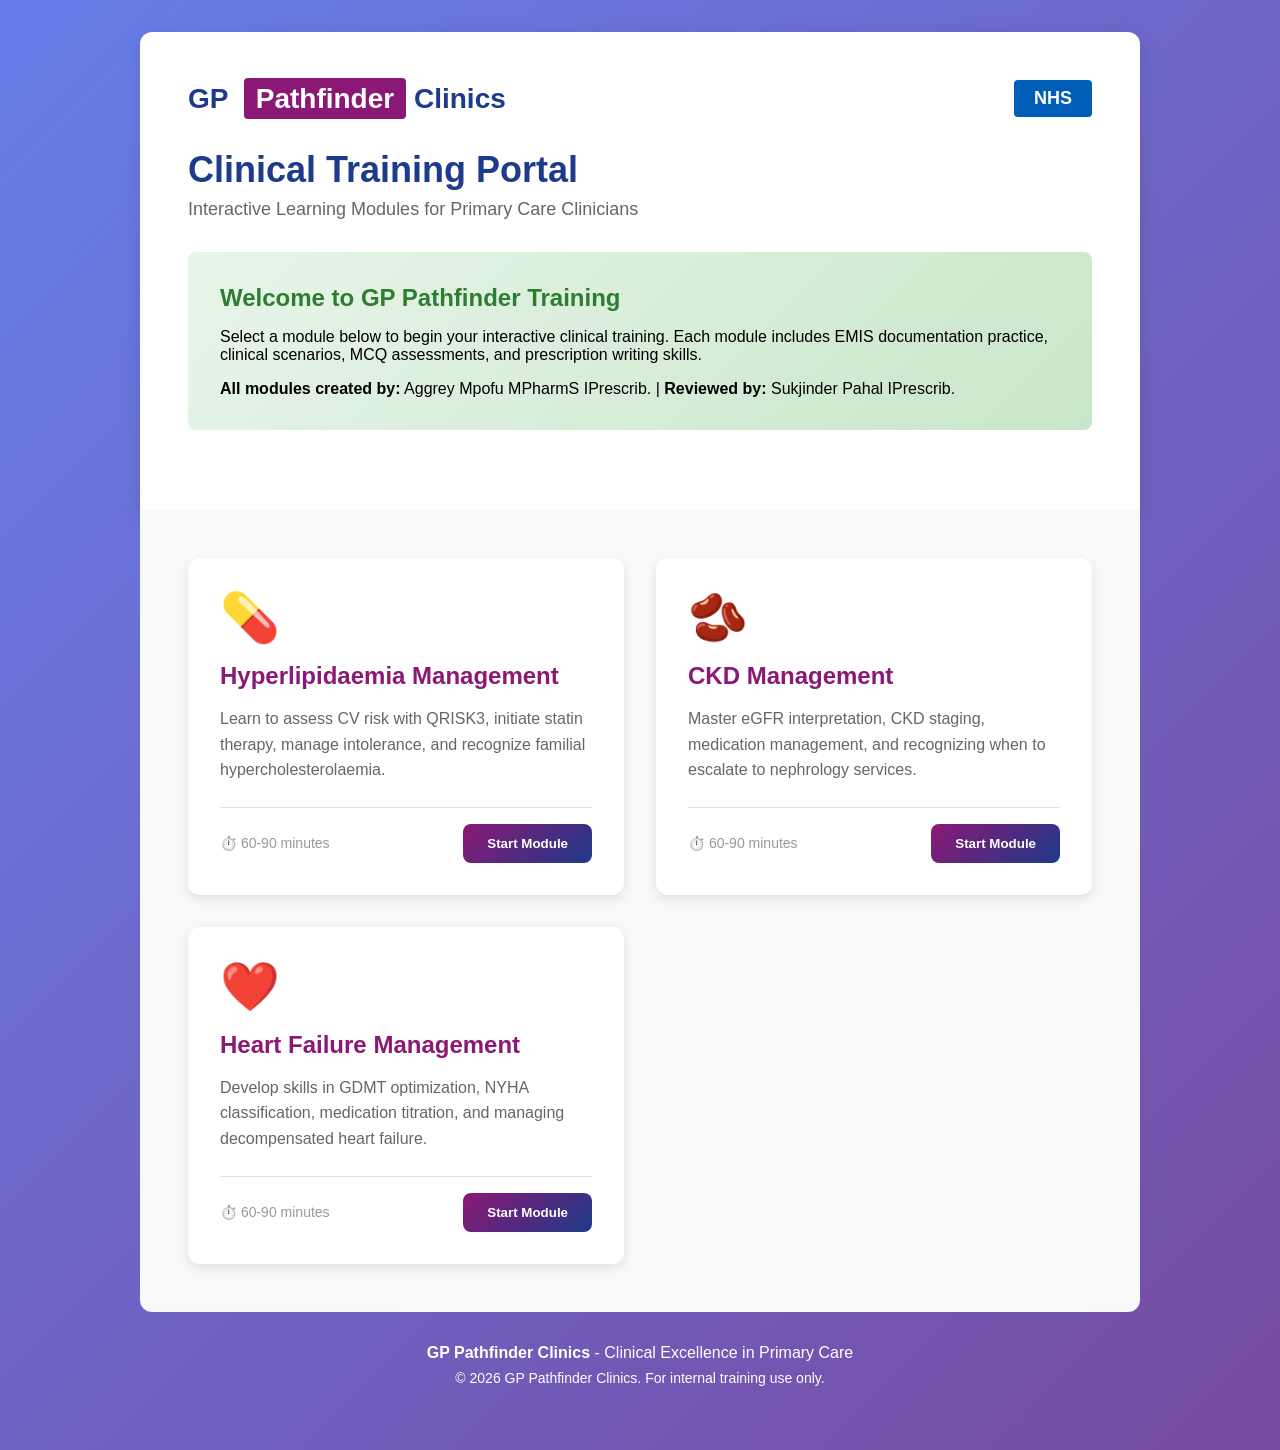
==== index.html @ add2b409 "Add files via upload" ====
<!DOCTYPE html>
<html lang="en">
<head>
    <meta charset="UTF-8">
    <meta name="viewport" content="width=device-width, initial-scale=1.0">
    <title>GP Pathfinder Clinical Training Portal</title>
    <style>
        * { margin: 0; padding: 0; box-sizing: border-box; }
        
        :root {
            --gp-purple: #8B1874;
            --gp-blue: #1E3A8A;
            --nhs-blue: #005EB8;
        }
        
        body {
            font-family: 'Segoe UI', Tahoma, Geneva, Verdana, sans-serif;
            background: linear-gradient(135deg, #667eea 0%, #764ba2 100%);
            min-height: 100vh;
            display: flex;
            align-items: center;
            justify-content: center;
            padding: 2rem;
        }
        
        .container {
            max-width: 1000px;
            width: 100%;
        }
        
        .header {
            background: white;
            padding: 3rem;
            border-radius: 12px 12px 0 0;
            box-shadow: 0 4px 20px rgba(0,0,0,0.1);
        }
        
        .logo-section {
            display: flex;
            justify-content: space-between;
            align-items: center;
            margin-bottom: 2rem;
        }
        
        .logo {
            font-size: 28px;
            font-weight: bold;
            color: var(--gp-blue);
        }
        
        .pathfinder {
            background: var(--gp-purple);
            color: white;
            padding: 5px 12px;
            border-radius: 4px;
            margin-left: 8px;
        }
        
        .nhs-logo {
            background: var(--nhs-blue);
            color: white;
            padding: 8px 20px;
            border-radius: 4px;
            font-weight: bold;
            font-size: 18px;
        }
        
        h1 {
            color: var(--gp-blue);
            font-size: 36px;
            margin-bottom: 0.5rem;
        }
        
        .subtitle {
            color: #666;
            font-size: 18px;
        }
        
        .welcome-box {
            background: linear-gradient(135deg, #E8F5E9, #C8E6C9);
            padding: 2rem;
            border-radius: 8px;
            margin: 2rem 0;
        }
        
        .welcome-box h2 {
            color: #2E7D32;
            margin-bottom: 1rem;
        }
        
        .modules-grid {
            display: grid;
            grid-template-columns: repeat(auto-fit, minmax(300px, 1fr));
            gap: 2rem;
            padding: 3rem;
            background: #F8F9FA;
            border-radius: 0 0 12px 12px;
        }
        
        .module-card {
            background: white;
            border-radius: 12px;
            padding: 2rem;
            box-shadow: 0 4px 12px rgba(0,0,0,0.1);
            transition: transform 0.3s, box-shadow 0.3s;
            text-decoration: none;
            color: inherit;
        }
        
        .module-card:hover {
            transform: translateY(-5px);
            box-shadow: 0 8px 24px rgba(0,0,0,0.15);
        }
        
        .module-icon {
            font-size: 48px;
            margin-bottom: 1rem;
        }
        
        .module-card h3 {
            color: var(--gp-purple);
            font-size: 24px;
            margin-bottom: 1rem;
        }
        
        .module-card p {
            color: #666;
            line-height: 1.6;
            margin-bottom: 1.5rem;
        }
        
        .module-meta {
            display: flex;
            justify-content: space-between;
            align-items: center;
            padding-top: 1rem;
            border-top: 1px solid #E0E0E0;
        }
        
        .duration {
            color: #999;
            font-size: 14px;
        }
        
        .start-btn {
            background: linear-gradient(135deg, var(--gp-purple), var(--gp-blue));
            color: white;
            padding: 0.75rem 1.5rem;
            border-radius: 8px;
            font-weight: 600;
            border: none;
            cursor: pointer;
            transition: transform 0.2s;
        }
        
        .start-btn:hover {
            transform: scale(1.05);
        }
        
        .footer {
            text-align: center;
            padding: 2rem;
            color: white;
        }
        
        @media (max-width: 768px) {
            .modules-grid {
                grid-template-columns: 1fr;
                padding: 1.5rem;
            }
            
            h1 {
                font-size: 28px;
            }
            
            .logo-section {
                flex-direction: column;
                gap: 1rem;
            }
        }
    </style>
</head>
<body>
    <div class="container">
        <div class="header">
            <div class="logo-section">
                <div class="logo">
                    GP <span class="pathfinder">Pathfinder</span> Clinics
                </div>
                <div class="nhs-logo">NHS</div>
            </div>
            
            <h1>Clinical Training Portal</h1>
            <p class="subtitle">Interactive Learning Modules for Primary Care Clinicians</p>
            
            <div class="welcome-box">
                <h2>Welcome to GP Pathfinder Training</h2>
                <p>Select a module below to begin your interactive clinical training. Each module includes EMIS documentation practice, clinical scenarios, MCQ assessments, and prescription writing skills.</p>
                <p style="margin-top: 1rem;"><strong>All modules created by:</strong> Aggrey Mpofu MPharmS IPrescrib. | <strong>Reviewed by:</strong> Sukjinder Pahal IPrescrib.</p>
            </div>
        </div>
        
        <div class="modules-grid">
            <a href="Hyperlipidaemia_Interactive_Training.html" class="module-card">
                <div class="module-icon">💊</div>
                <h3>Hyperlipidaemia Management</h3>
                <p>Learn to assess CV risk with QRISK3, initiate statin therapy, manage intolerance, and recognize familial hypercholesterolaemia.</p>
                <div class="module-meta">
                    <span class="duration">⏱️ 60-90 minutes</span>
                    <button class="start-btn">Start Module</button>
                </div>
            </a>
            
            <a href="CKD_Interactive_Training.html" class="module-card">
                <div class="module-icon">🫘</div>
                <h3>CKD Management</h3>
                <p>Master eGFR interpretation, CKD staging, medication management, and recognizing when to escalate to nephrology services.</p>
                <div class="module-meta">
                    <span class="duration">⏱️ 60-90 minutes</span>
                    <button class="start-btn">Start Module</button>
                </div>
            </a>
            
            <a href="HeartFailure_Interactive_Training.html" class="module-card">
                <div class="module-icon">❤️</div>
                <h3>Heart Failure Management</h3>
                <p>Develop skills in GDMT optimization, NYHA classification, medication titration, and managing decompensated heart failure.</p>
                <div class="module-meta">
                    <span class="duration">⏱️ 60-90 minutes</span>
                    <button class="start-btn">Start Module</button>
                </div>
            </a>
        </div>
        
        <div class="footer">
            <p><strong>GP Pathfinder Clinics</strong> - Clinical Excellence in Primary Care</p>
            <p style="margin-top: 0.5rem; font-size: 14px;">© 2026 GP Pathfinder Clinics. For internal training use only.</p>
        </div>
    </div>
</body>
</html>
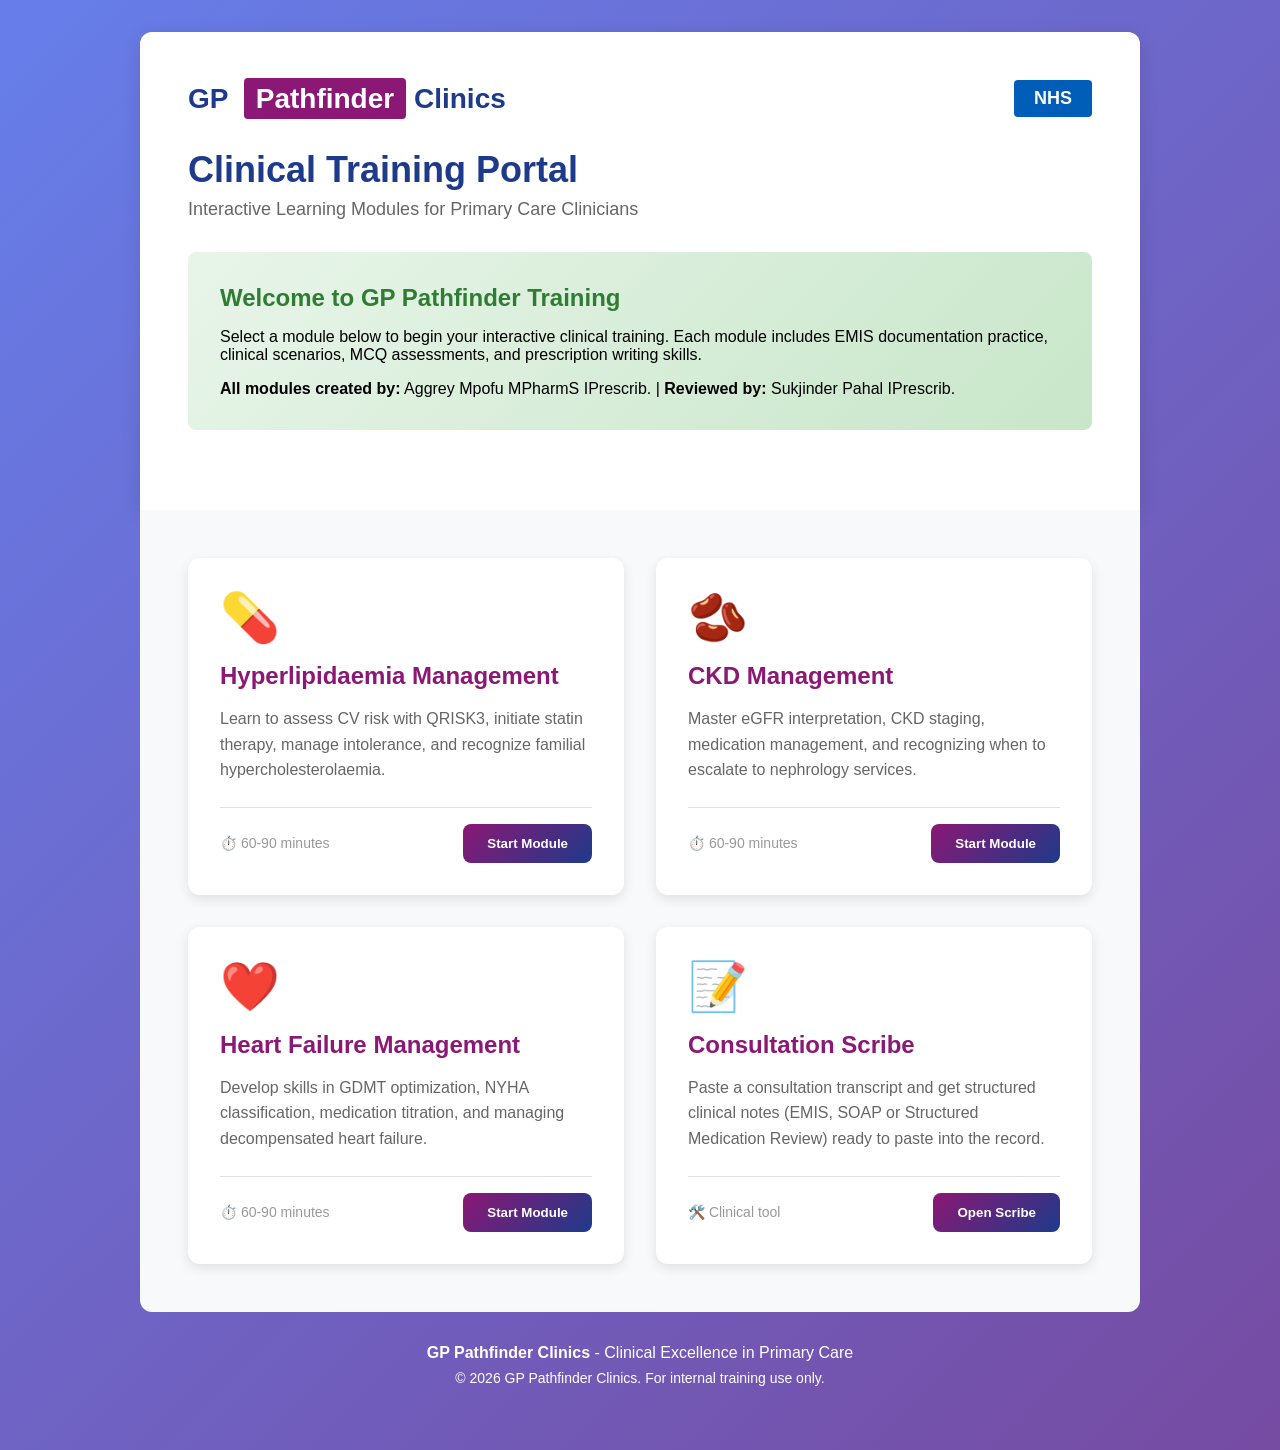
==== commit d5a8e6a0: "Add Consultation Scribe: turn consultation transcripts into clinical notes Browser-only page that se" ====
--- a/index.html
+++ b/index.html
@@ -230,8 +230,18 @@
                     <button class="start-btn">Start Module</button>
                 </div>
             </a>
+
+            <a href="Consultation_Scribe.html" class="module-card">
+                <div class="module-icon">📝</div>
+                <h3>Consultation Scribe</h3>
+                <p>Paste a consultation transcript and get structured clinical notes (EMIS, SOAP or Structured Medication Review) ready to paste into the record.</p>
+                <div class="module-meta">
+                    <span class="duration">🛠️ Clinical tool</span>
+                    <button class="start-btn">Open Scribe</button>
+                </div>
+            </a>
         </div>
-        
+
         <div class="footer">
             <p><strong>GP Pathfinder Clinics</strong> - Clinical Excellence in Primary Care</p>
             <p style="margin-top: 0.5rem; font-size: 14px;">© 2026 GP Pathfinder Clinics. For internal training use only.</p>
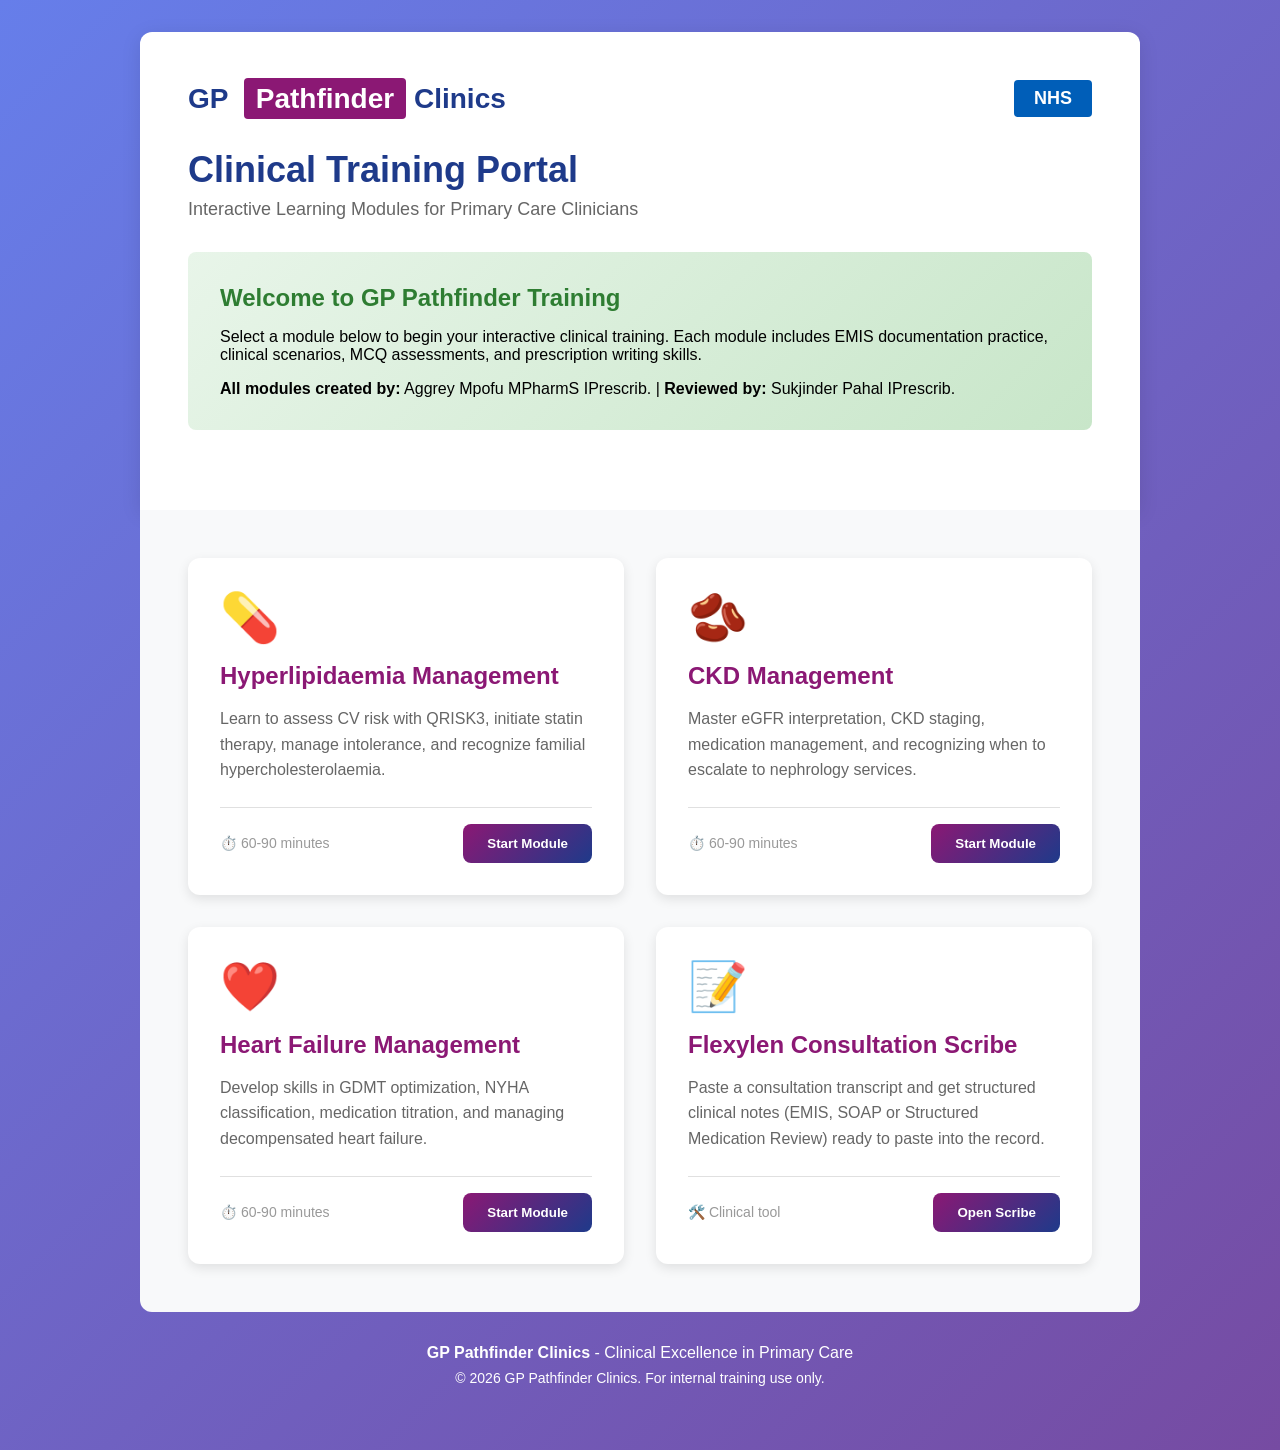
==== commit d2bd6881: "Rebrand Consultation Scribe with Flexylen identity Apply the Flexylen palette (blue primary, yellow " ====
--- a/index.html
+++ b/index.html
@@ -233,7 +233,7 @@
 
             <a href="Consultation_Scribe.html" class="module-card">
                 <div class="module-icon">📝</div>
-                <h3>Consultation Scribe</h3>
+                <h3>Flexylen Consultation Scribe</h3>
                 <p>Paste a consultation transcript and get structured clinical notes (EMIS, SOAP or Structured Medication Review) ready to paste into the record.</p>
                 <div class="module-meta">
                     <span class="duration">🛠️ Clinical tool</span>
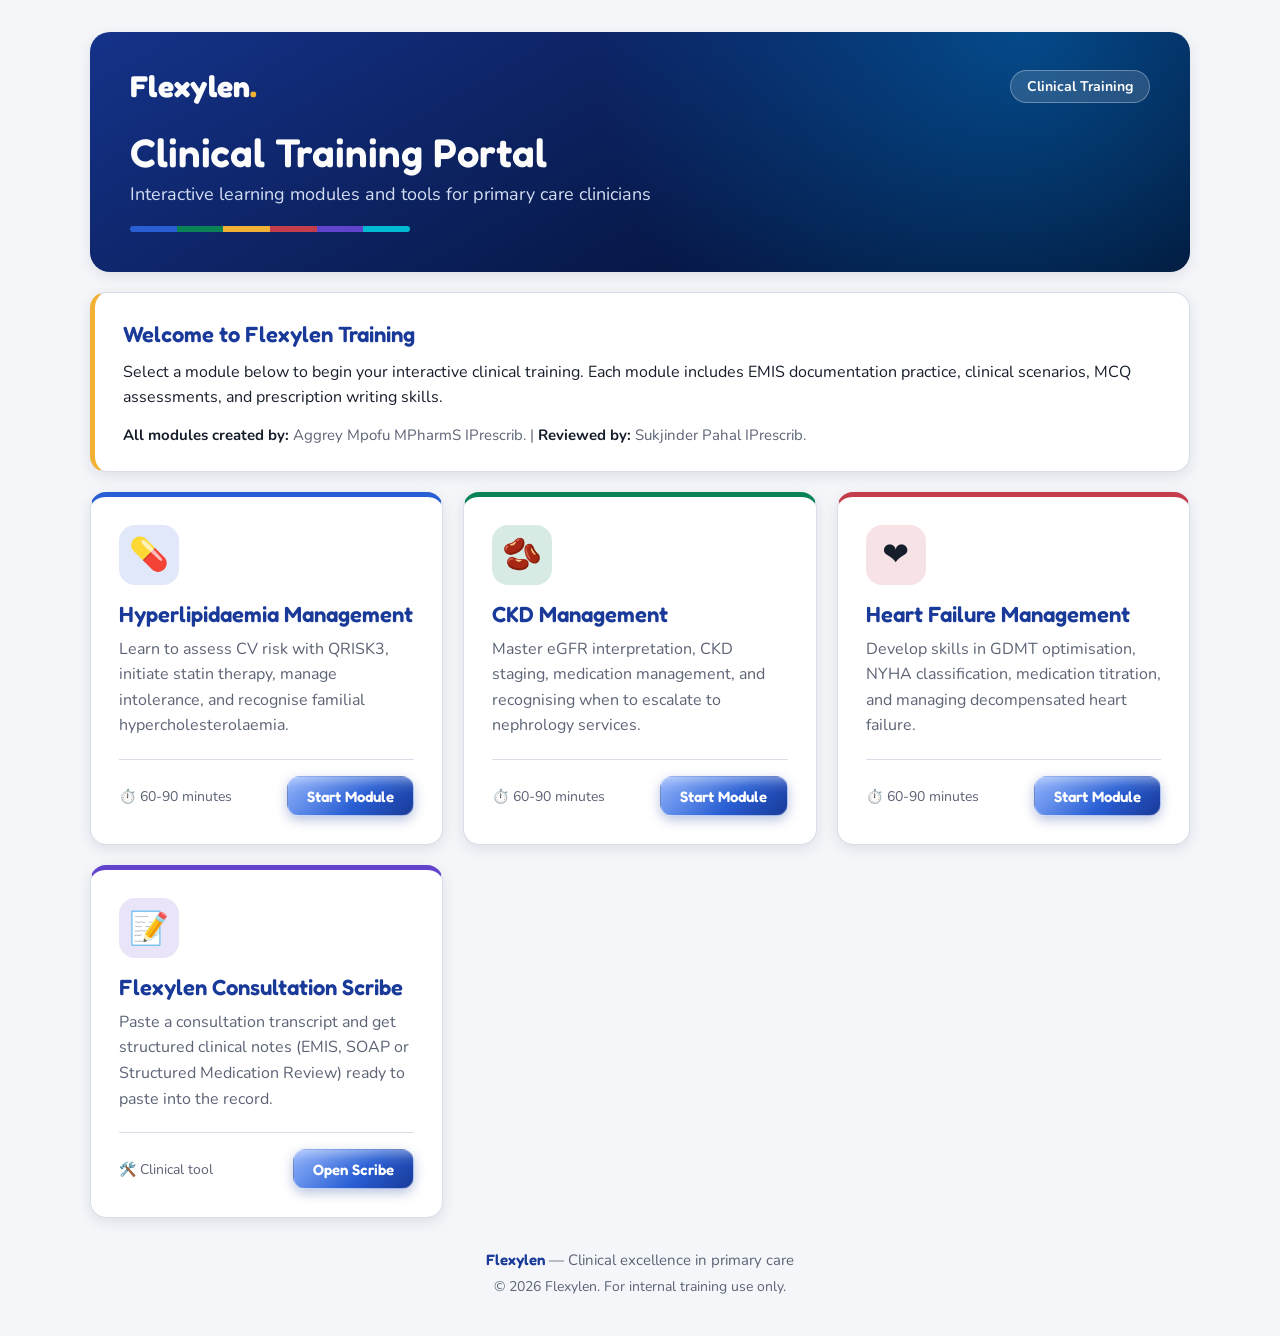
==== commit f5889a38: "Rebrand training portal to Flexylen Replace GP Pathfinder branding with the Flexylen identity used b" ====
--- a/index.html
+++ b/index.html
@@ -3,249 +3,226 @@
 <head>
     <meta charset="UTF-8">
     <meta name="viewport" content="width=device-width, initial-scale=1.0">
-    <title>GP Pathfinder Clinical Training Portal</title>
+    <title>Flexylen Clinical Training</title>
+    <link rel="preconnect" href="https://fonts.googleapis.com">
+    <link rel="preconnect" href="https://fonts.gstatic.com" crossorigin>
+    <link href="https://fonts.googleapis.com/css2?family=Fredoka:wght@500;600;700&family=Nunito:wght@400;600;700;800&display=swap" rel="stylesheet">
     <style>
         * { margin: 0; padding: 0; box-sizing: border-box; }
-        
+
+        /* Flexylen brand palette (shared with Consultation_Scribe.html) */
         :root {
-            --gp-purple: #8B1874;
-            --gp-blue: #1E3A8A;
-            --nhs-blue: #005EB8;
-        }
-        
+            --fx-blue: oklch(0.52 0.19 263); --fx-blue-light: oklch(0.77 0.11 265); --fx-blue-dark: oklch(0.39 0.16 265);
+            --fx-green: oklch(0.54 0.12 160); --fx-green-light: oklch(0.85 0.1 163);
+            --fx-yellow: oklch(0.8 0.15 80); --fx-yellow-light: oklch(0.94 0.1 95); --fx-yellow-dark: oklch(0.65 0.14 75);
+            --fx-purple: oklch(0.5 0.2 287);
+            --fx-cyan: oklch(0.72 0.13 210);
+            --fx-red: oklch(0.56 0.17 18); --fx-red-light: oklch(0.82 0.09 15);
+            --hero-1: oklch(0.36 0.15 265); --hero-2: oklch(0.16 0.06 265); --hero-glow: oklch(0.6 0.16 245 / 0.45);
+
+            --bg: oklch(0.973 0.006 264);
+            --card: oklch(1 0 0);
+            --ink: oklch(0.23 0.03 264);
+            --muted: oklch(0.5 0.03 264);
+            --line: oklch(0.9 0.015 264);
+            --soft: oklch(0.95 0.01 264);
+            --heading: var(--fx-blue-dark);
+            --shadow: 0 4px 14px oklch(0.23 0.03 264 / 0.10);
+            --shadow-hover: 0 10px 26px oklch(0.23 0.03 264 / 0.18);
+        }
+        @media (prefers-color-scheme: dark) {
+            :root {
+                --bg: oklch(0.129 0.042 264.7);
+                --card: oklch(0.208 0.042 265.8);
+                --ink: oklch(0.984 0.003 247.9);
+                --muted: oklch(0.704 0.04 256.8);
+                --line: oklch(1 0 0 / 12%);
+                --soft: oklch(0.279 0.041 260);
+                --heading: var(--fx-blue-light);
+                --shadow: 0 4px 14px oklch(0 0 0 / 0.35);
+                --shadow-hover: 0 10px 26px oklch(0 0 0 / 0.5);
+            }
+        }
+
         body {
-            font-family: 'Segoe UI', Tahoma, Geneva, Verdana, sans-serif;
-            background: linear-gradient(135deg, #667eea 0%, #764ba2 100%);
+            font-family: "Nunito", system-ui, sans-serif;
+            background: var(--bg);
+            color: var(--ink);
             min-height: 100vh;
-            display: flex;
-            align-items: center;
-            justify-content: center;
-            padding: 2rem;
-        }
-        
-        .container {
-            max-width: 1000px;
-            width: 100%;
-        }
-        
-        .header {
-            background: white;
-            padding: 3rem;
-            border-radius: 12px 12px 0 0;
-            box-shadow: 0 4px 20px rgba(0,0,0,0.1);
-        }
-        
-        .logo-section {
-            display: flex;
-            justify-content: space-between;
-            align-items: center;
-            margin-bottom: 2rem;
-        }
-        
-        .logo {
-            font-size: 28px;
-            font-weight: bold;
-            color: var(--gp-blue);
-        }
-        
-        .pathfinder {
-            background: var(--gp-purple);
-            color: white;
-            padding: 5px 12px;
-            border-radius: 4px;
-            margin-left: 8px;
-        }
-        
-        .nhs-logo {
-            background: var(--nhs-blue);
-            color: white;
-            padding: 8px 20px;
-            border-radius: 4px;
-            font-weight: bold;
-            font-size: 18px;
-        }
-        
-        h1 {
-            color: var(--gp-blue);
-            font-size: 36px;
-            margin-bottom: 0.5rem;
-        }
-        
-        .subtitle {
-            color: #666;
-            font-size: 18px;
-        }
-        
+            padding: 2rem 1.25rem;
+        }
+        h1, h2, h3, .logo, .start-btn { font-family: "Fredoka", "Nunito", sans-serif; }
+
+        .container { max-width: 1100px; margin: 0 auto; }
+
+        .hero {
+            background: radial-gradient(circle at 85% 0%, var(--hero-glow), transparent 45%), linear-gradient(150deg, var(--hero-1), var(--hero-2));
+            color: oklch(0.99 0 0);
+            border-radius: 20px;
+            padding: 2.25rem 2.5rem 2.5rem;
+            box-shadow: var(--shadow);
+        }
+        .top { display: flex; justify-content: space-between; align-items: center; gap: 1rem; flex-wrap: wrap; }
+        .logo { font-size: 30px; font-weight: 700; letter-spacing: .3px; }
+        .logo .dot { color: var(--fx-yellow); }
+        .tag {
+            background: oklch(1 0 0 / 0.14); border: 1px solid oklch(1 0 0 / 0.3); color: white;
+            padding: 6px 16px; border-radius: 999px; font-weight: 700; font-size: 14px;
+        }
+        h1 { font-size: 40px; font-weight: 600; margin-top: 1.5rem; }
+        .subtitle { color: oklch(0.9 0.03 264); font-size: 18px; margin-top: .35rem; }
+        .stripe { display: flex; height: 6px; border-radius: 6px; overflow: hidden; margin-top: 1.25rem; max-width: 280px; }
+        .stripe span { flex: 1; }
+
         .welcome-box {
-            background: linear-gradient(135deg, #E8F5E9, #C8E6C9);
-            padding: 2rem;
-            border-radius: 8px;
-            margin: 2rem 0;
-        }
-        
-        .welcome-box h2 {
-            color: #2E7D32;
-            margin-bottom: 1rem;
-        }
-        
+            background: var(--card);
+            border: 1px solid var(--line);
+            border-left: 5px solid var(--fx-yellow);
+            border-radius: 16px;
+            padding: 1.5rem 1.75rem;
+            margin: 1.25rem 0;
+            box-shadow: var(--shadow);
+            line-height: 1.6;
+        }
+        .welcome-box h2 { color: var(--heading); font-weight: 600; font-size: 22px; margin-bottom: .5rem; }
+        .credits { margin-top: .75rem; color: var(--muted); font-size: 15px; }
+        .credits strong { color: var(--ink); }
+
         .modules-grid {
             display: grid;
-            grid-template-columns: repeat(auto-fit, minmax(300px, 1fr));
-            gap: 2rem;
-            padding: 3rem;
-            background: #F8F9FA;
-            border-radius: 0 0 12px 12px;
-        }
-        
+            grid-template-columns: repeat(auto-fit, minmax(280px, 1fr));
+            gap: 1.25rem;
+        }
+
         .module-card {
-            background: white;
-            border-radius: 12px;
-            padding: 2rem;
-            box-shadow: 0 4px 12px rgba(0,0,0,0.1);
-            transition: transform 0.3s, box-shadow 0.3s;
+            --tone: var(--fx-blue);
+            --tone-soft: oklch(from var(--fx-blue) l c h / 0.14);
+            background: var(--card);
+            border: 1px solid var(--line);
+            border-top: 5px solid var(--tone);
+            border-radius: 16px;
+            padding: 1.75rem;
+            box-shadow: var(--shadow);
+            transition: transform .25s, box-shadow .25s;
             text-decoration: none;
             color: inherit;
-        }
-        
-        .module-card:hover {
-            transform: translateY(-5px);
-            box-shadow: 0 8px 24px rgba(0,0,0,0.15);
-        }
-        
+            display: flex;
+            flex-direction: column;
+        }
+        .module-card:hover, .module-card:focus-visible { transform: translateY(-4px); box-shadow: var(--shadow-hover); outline: none; }
+        .module-card:focus-visible { border-color: var(--fx-blue-light); }
+        .tone-green { --tone: var(--fx-green); --tone-soft: oklch(from var(--fx-green) l c h / 0.16); }
+        .tone-red { --tone: var(--fx-red); --tone-soft: oklch(from var(--fx-red) l c h / 0.14); }
+        .tone-purple { --tone: var(--fx-purple); --tone-soft: oklch(from var(--fx-purple) l c h / 0.14); }
+
         .module-icon {
-            font-size: 48px;
+            font-size: 32px;
+            width: 60px; height: 60px; border-radius: 16px;
+            display: grid; place-items: center;
+            background: var(--tone-soft);
             margin-bottom: 1rem;
         }
-        
-        .module-card h3 {
-            color: var(--gp-purple);
-            font-size: 24px;
-            margin-bottom: 1rem;
-        }
-        
-        .module-card p {
-            color: #666;
-            line-height: 1.6;
-            margin-bottom: 1.5rem;
-        }
-        
+        .module-card h3 { color: var(--heading); font-size: 22px; font-weight: 600; margin-bottom: .6rem; }
+        .module-card p { color: var(--muted); line-height: 1.6; margin-bottom: 1.25rem; flex: 1; }
+
         .module-meta {
-            display: flex;
-            justify-content: space-between;
-            align-items: center;
-            padding-top: 1rem;
-            border-top: 1px solid #E0E0E0;
-        }
-        
-        .duration {
-            color: #999;
-            font-size: 14px;
-        }
-        
+            display: flex; justify-content: space-between; align-items: center; gap: .75rem;
+            padding-top: 1rem; border-top: 1px solid var(--line);
+        }
+        .duration { color: var(--muted); font-size: 14px; }
+
         .start-btn {
-            background: linear-gradient(135deg, var(--gp-purple), var(--gp-blue));
-            color: white;
-            padding: 0.75rem 1.5rem;
-            border-radius: 8px;
-            font-weight: 600;
-            border: none;
-            cursor: pointer;
-            transition: transform 0.2s;
-        }
-        
-        .start-btn:hover {
-            transform: scale(1.05);
-        }
-        
-        .footer {
-            text-align: center;
-            padding: 2rem;
-            color: white;
-        }
-        
+            color: white; font-weight: 600; font-size: 15px;
+            padding: .6rem 1.2rem; border-radius: 12px;
+            border: 1px solid oklch(1 0 0 / 0.35);
+            box-shadow: 0 4px 12px oklch(0.39 0.16 265 / 0.3);
+            background: linear-gradient(180deg, oklch(1 0 0 / .35), oklch(1 0 0 / .08) 24%, transparent 44%),
+                        linear-gradient(135deg, var(--fx-blue-light), var(--fx-blue) 58%, var(--fx-blue-dark));
+            white-space: nowrap;
+            transition: filter .2s;
+        }
+        .module-card:hover .start-btn { filter: brightness(1.08); }
+
+        .footer { text-align: center; padding: 2rem 1rem 0.5rem; color: var(--muted); font-size: 15px; }
+        .footer strong { color: var(--heading); font-family: "Fredoka", "Nunito", sans-serif; font-weight: 600; }
+
         @media (max-width: 768px) {
-            .modules-grid {
-                grid-template-columns: 1fr;
-                padding: 1.5rem;
-            }
-            
-            h1 {
-                font-size: 28px;
-            }
-            
-            .logo-section {
-                flex-direction: column;
-                gap: 1rem;
-            }
+            body { padding: 1rem .75rem; }
+            .hero { padding: 1.5rem 1.25rem 1.75rem; }
+            h1 { font-size: 30px; }
+            .subtitle { font-size: 16px; }
+            .welcome-box { padding: 1.25rem; }
+            .modules-grid { grid-template-columns: 1fr; }
         }
     </style>
 </head>
 <body>
     <div class="container">
-        <div class="header">
-            <div class="logo-section">
-                <div class="logo">
-                    GP <span class="pathfinder">Pathfinder</span> Clinics
-                </div>
-                <div class="nhs-logo">NHS</div>
+        <header class="hero">
+            <div class="top">
+                <div class="logo">Flexylen<span class="dot">.</span></div>
+                <span class="tag">Clinical Training</span>
             </div>
-            
+
             <h1>Clinical Training Portal</h1>
-            <p class="subtitle">Interactive Learning Modules for Primary Care Clinicians</p>
-            
-            <div class="welcome-box">
-                <h2>Welcome to GP Pathfinder Training</h2>
-                <p>Select a module below to begin your interactive clinical training. Each module includes EMIS documentation practice, clinical scenarios, MCQ assessments, and prescription writing skills.</p>
-                <p style="margin-top: 1rem;"><strong>All modules created by:</strong> Aggrey Mpofu MPharmS IPrescrib. | <strong>Reviewed by:</strong> Sukjinder Pahal IPrescrib.</p>
+            <p class="subtitle">Interactive learning modules and tools for primary care clinicians</p>
+            <div class="stripe" aria-hidden="true">
+                <span style="background:var(--fx-blue)"></span><span style="background:var(--fx-green)"></span><span style="background:var(--fx-yellow)"></span><span style="background:var(--fx-red)"></span><span style="background:var(--fx-purple)"></span><span style="background:var(--fx-cyan)"></span>
             </div>
-        </div>
-        
-        <div class="modules-grid">
+        </header>
+
+        <section class="welcome-box">
+            <h2>Welcome to Flexylen Training</h2>
+            <p>Select a module below to begin your interactive clinical training. Each module includes EMIS documentation practice, clinical scenarios, MCQ assessments, and prescription writing skills.</p>
+            <p class="credits"><strong>All modules created by:</strong> Aggrey Mpofu MPharmS IPrescrib. | <strong>Reviewed by:</strong> Sukjinder Pahal IPrescrib.</p>
+        </section>
+
+        <main class="modules-grid">
             <a href="Hyperlipidaemia_Interactive_Training.html" class="module-card">
                 <div class="module-icon">💊</div>
                 <h3>Hyperlipidaemia Management</h3>
-                <p>Learn to assess CV risk with QRISK3, initiate statin therapy, manage intolerance, and recognize familial hypercholesterolaemia.</p>
+                <p>Learn to assess CV risk with QRISK3, initiate statin therapy, manage intolerance, and recognise familial hypercholesterolaemia.</p>
                 <div class="module-meta">
                     <span class="duration">⏱️ 60-90 minutes</span>
-                    <button class="start-btn">Start Module</button>
-                </div>
-            </a>
-            
-            <a href="CKD_Interactive_Training.html" class="module-card">
+                    <span class="start-btn">Start Module</span>
+                </div>
+            </a>
+
+            <a href="CKD_Interactive_Training.html" class="module-card tone-green">
                 <div class="module-icon">🫘</div>
                 <h3>CKD Management</h3>
-                <p>Master eGFR interpretation, CKD staging, medication management, and recognizing when to escalate to nephrology services.</p>
+                <p>Master eGFR interpretation, CKD staging, medication management, and recognising when to escalate to nephrology services.</p>
                 <div class="module-meta">
                     <span class="duration">⏱️ 60-90 minutes</span>
-                    <button class="start-btn">Start Module</button>
-                </div>
-            </a>
-            
-            <a href="HeartFailure_Interactive_Training.html" class="module-card">
+                    <span class="start-btn">Start Module</span>
+                </div>
+            </a>
+
+            <a href="HeartFailure_Interactive_Training.html" class="module-card tone-red">
                 <div class="module-icon">❤️</div>
                 <h3>Heart Failure Management</h3>
-                <p>Develop skills in GDMT optimization, NYHA classification, medication titration, and managing decompensated heart failure.</p>
+                <p>Develop skills in GDMT optimisation, NYHA classification, medication titration, and managing decompensated heart failure.</p>
                 <div class="module-meta">
                     <span class="duration">⏱️ 60-90 minutes</span>
-                    <button class="start-btn">Start Module</button>
-                </div>
-            </a>
-
-            <a href="Consultation_Scribe.html" class="module-card">
+                    <span class="start-btn">Start Module</span>
+                </div>
+            </a>
+
+            <a href="Consultation_Scribe.html" class="module-card tone-purple">
                 <div class="module-icon">📝</div>
                 <h3>Flexylen Consultation Scribe</h3>
                 <p>Paste a consultation transcript and get structured clinical notes (EMIS, SOAP or Structured Medication Review) ready to paste into the record.</p>
                 <div class="module-meta">
                     <span class="duration">🛠️ Clinical tool</span>
-                    <button class="start-btn">Open Scribe</button>
-                </div>
-            </a>
-        </div>
-
-        <div class="footer">
-            <p><strong>GP Pathfinder Clinics</strong> - Clinical Excellence in Primary Care</p>
-            <p style="margin-top: 0.5rem; font-size: 14px;">© 2026 GP Pathfinder Clinics. For internal training use only.</p>
-        </div>
+                    <span class="start-btn">Open Scribe</span>
+                </div>
+            </a>
+        </main>
+
+        <footer class="footer">
+            <p><strong>Flexylen</strong> — Clinical excellence in primary care</p>
+            <p style="margin-top: 0.4rem; font-size: 14px;">© 2026 Flexylen. For internal training use only.</p>
+        </footer>
     </div>
 </body>
 </html>
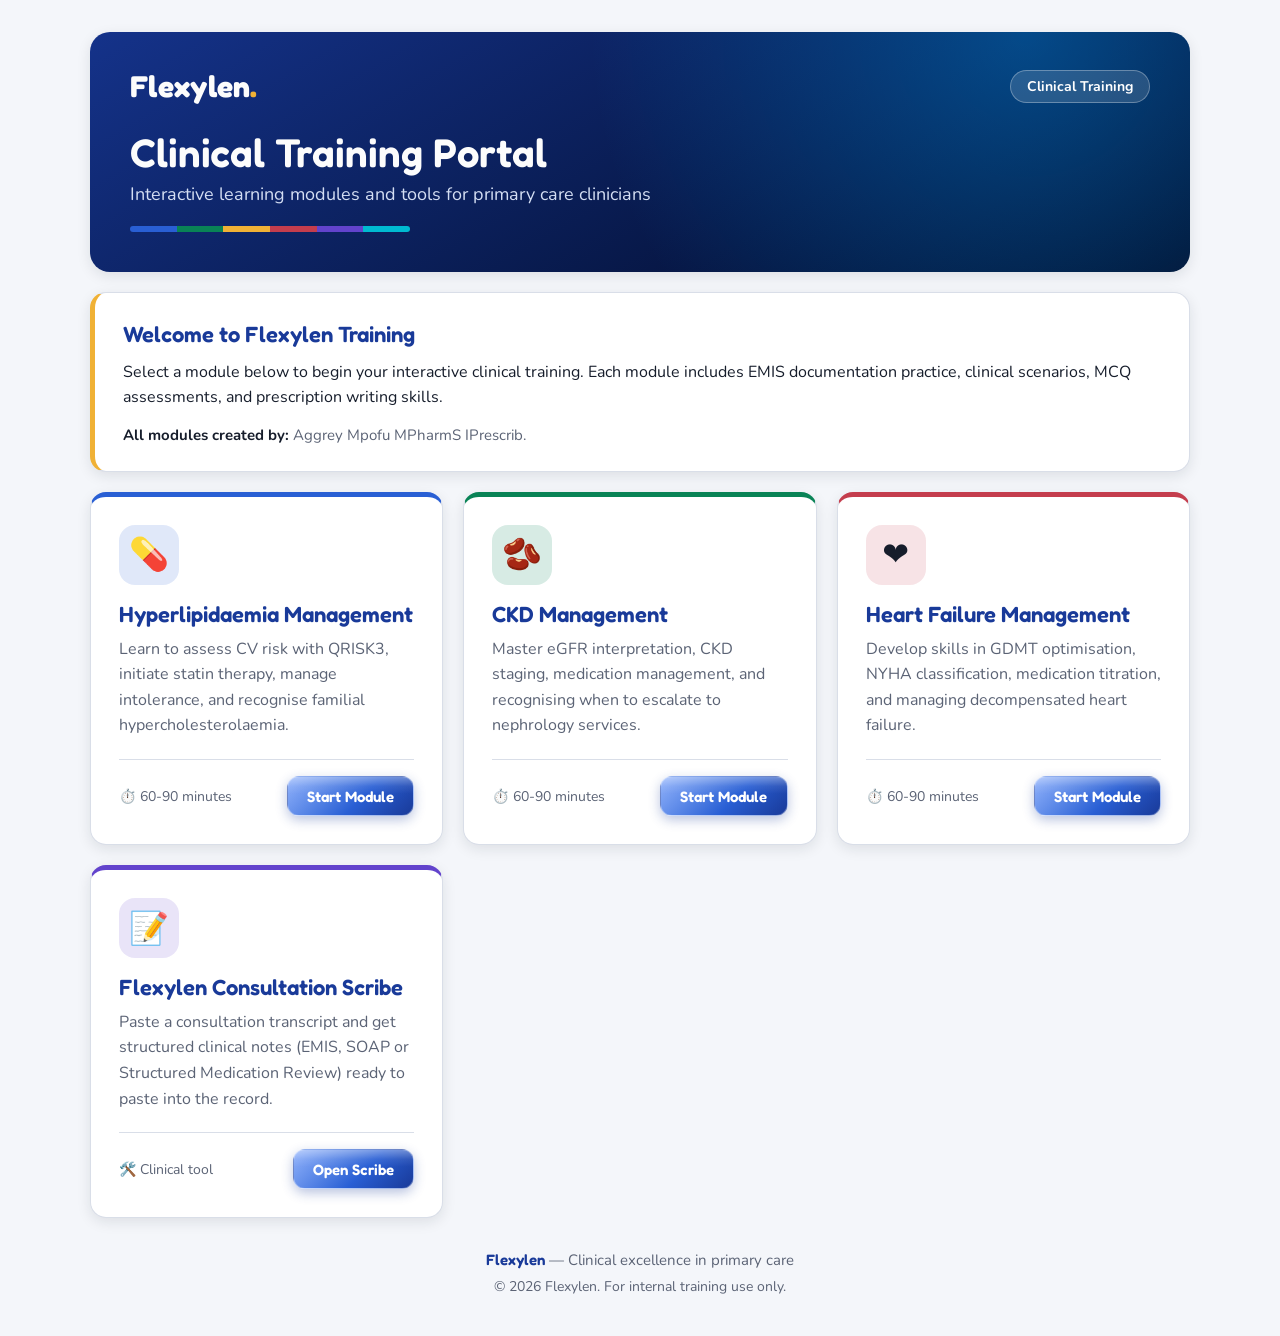
==== commit d15a04a6: "Remove reviewer credit from training portal Co-Authored-By: Claude Opus 5.5 <noreply@anthropic.com> " ====
--- a/index.html
+++ b/index.html
@@ -174,7 +174,7 @@
         <section class="welcome-box">
             <h2>Welcome to Flexylen Training</h2>
             <p>Select a module below to begin your interactive clinical training. Each module includes EMIS documentation practice, clinical scenarios, MCQ assessments, and prescription writing skills.</p>
-            <p class="credits"><strong>All modules created by:</strong> Aggrey Mpofu MPharmS IPrescrib. | <strong>Reviewed by:</strong> Sukjinder Pahal IPrescrib.</p>
+            <p class="credits"><strong>All modules created by:</strong> Aggrey Mpofu MPharmS IPrescrib.</p>
         </section>
 
         <main class="modules-grid">
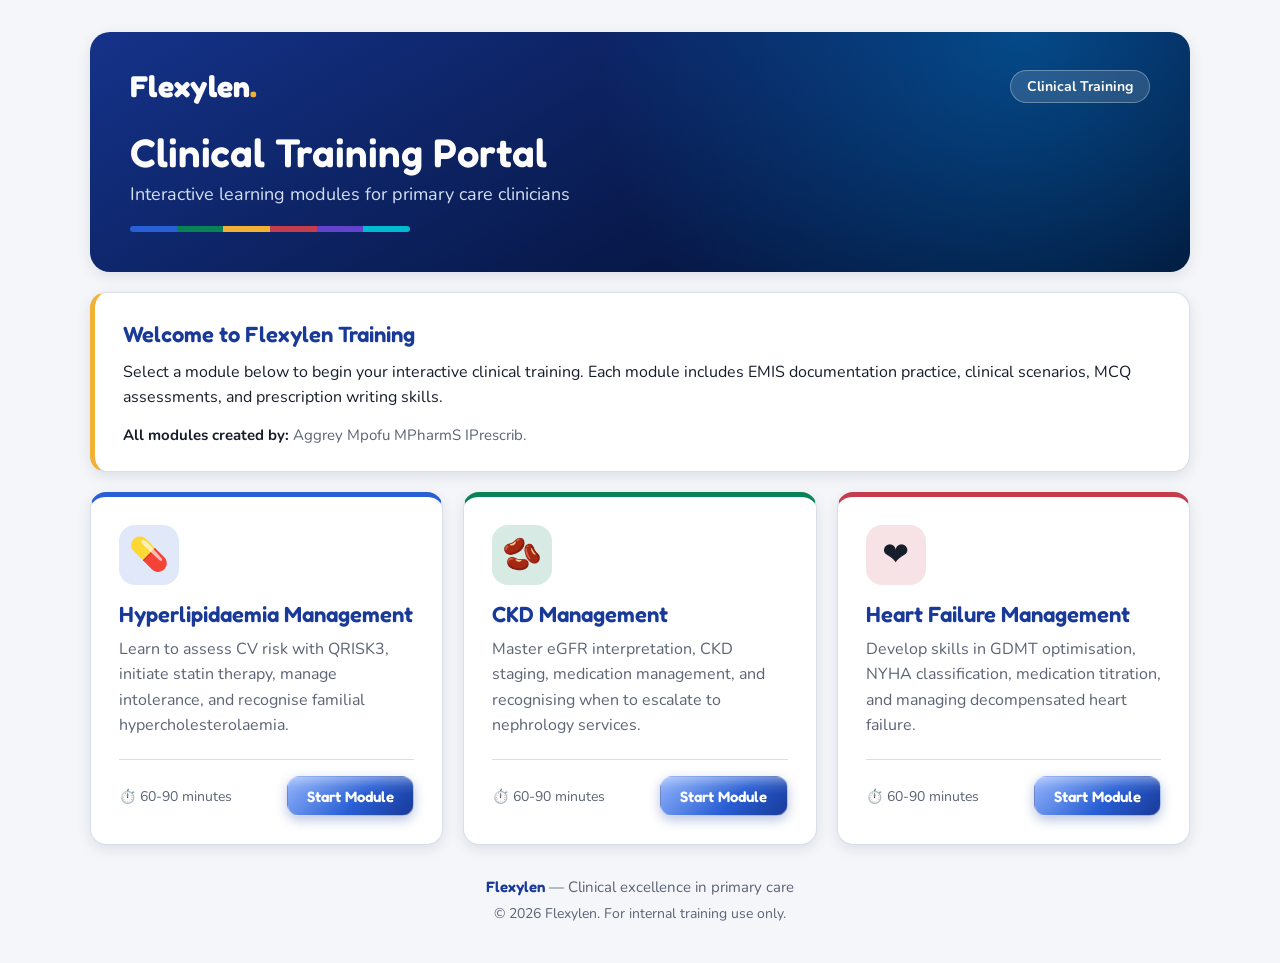
==== commit 7b5882ab: "Separate the Consultation Scribe from the learning portal The scribe now lives in its own repository" ====
--- a/index.html
+++ b/index.html
@@ -10,7 +10,7 @@
     <style>
         * { margin: 0; padding: 0; box-sizing: border-box; }
 
-        /* Flexylen brand palette (shared with Consultation_Scribe.html) */
+        /* Flexylen brand palette (shared with assets/flexylen-module.css) */
         :root {
             --fx-blue: oklch(0.52 0.19 263); --fx-blue-light: oklch(0.77 0.11 265); --fx-blue-dark: oklch(0.39 0.16 265);
             --fx-green: oklch(0.54 0.12 160); --fx-green-light: oklch(0.85 0.1 163);
@@ -165,7 +165,7 @@
             </div>
 
             <h1>Clinical Training Portal</h1>
-            <p class="subtitle">Interactive learning modules and tools for primary care clinicians</p>
+            <p class="subtitle">Interactive learning modules for primary care clinicians</p>
             <div class="stripe" aria-hidden="true">
                 <span style="background:var(--fx-blue)"></span><span style="background:var(--fx-green)"></span><span style="background:var(--fx-yellow)"></span><span style="background:var(--fx-red)"></span><span style="background:var(--fx-purple)"></span><span style="background:var(--fx-cyan)"></span>
             </div>
@@ -207,16 +207,6 @@
                     <span class="start-btn">Start Module</span>
                 </div>
             </a>
-
-            <a href="Consultation_Scribe.html" class="module-card tone-purple">
-                <div class="module-icon">📝</div>
-                <h3>Flexylen Consultation Scribe</h3>
-                <p>Paste a consultation transcript and get structured clinical notes (EMIS, SOAP or Structured Medication Review) ready to paste into the record.</p>
-                <div class="module-meta">
-                    <span class="duration">🛠️ Clinical tool</span>
-                    <span class="start-btn">Open Scribe</span>
-                </div>
-            </a>
         </main>
 
         <footer class="footer">
